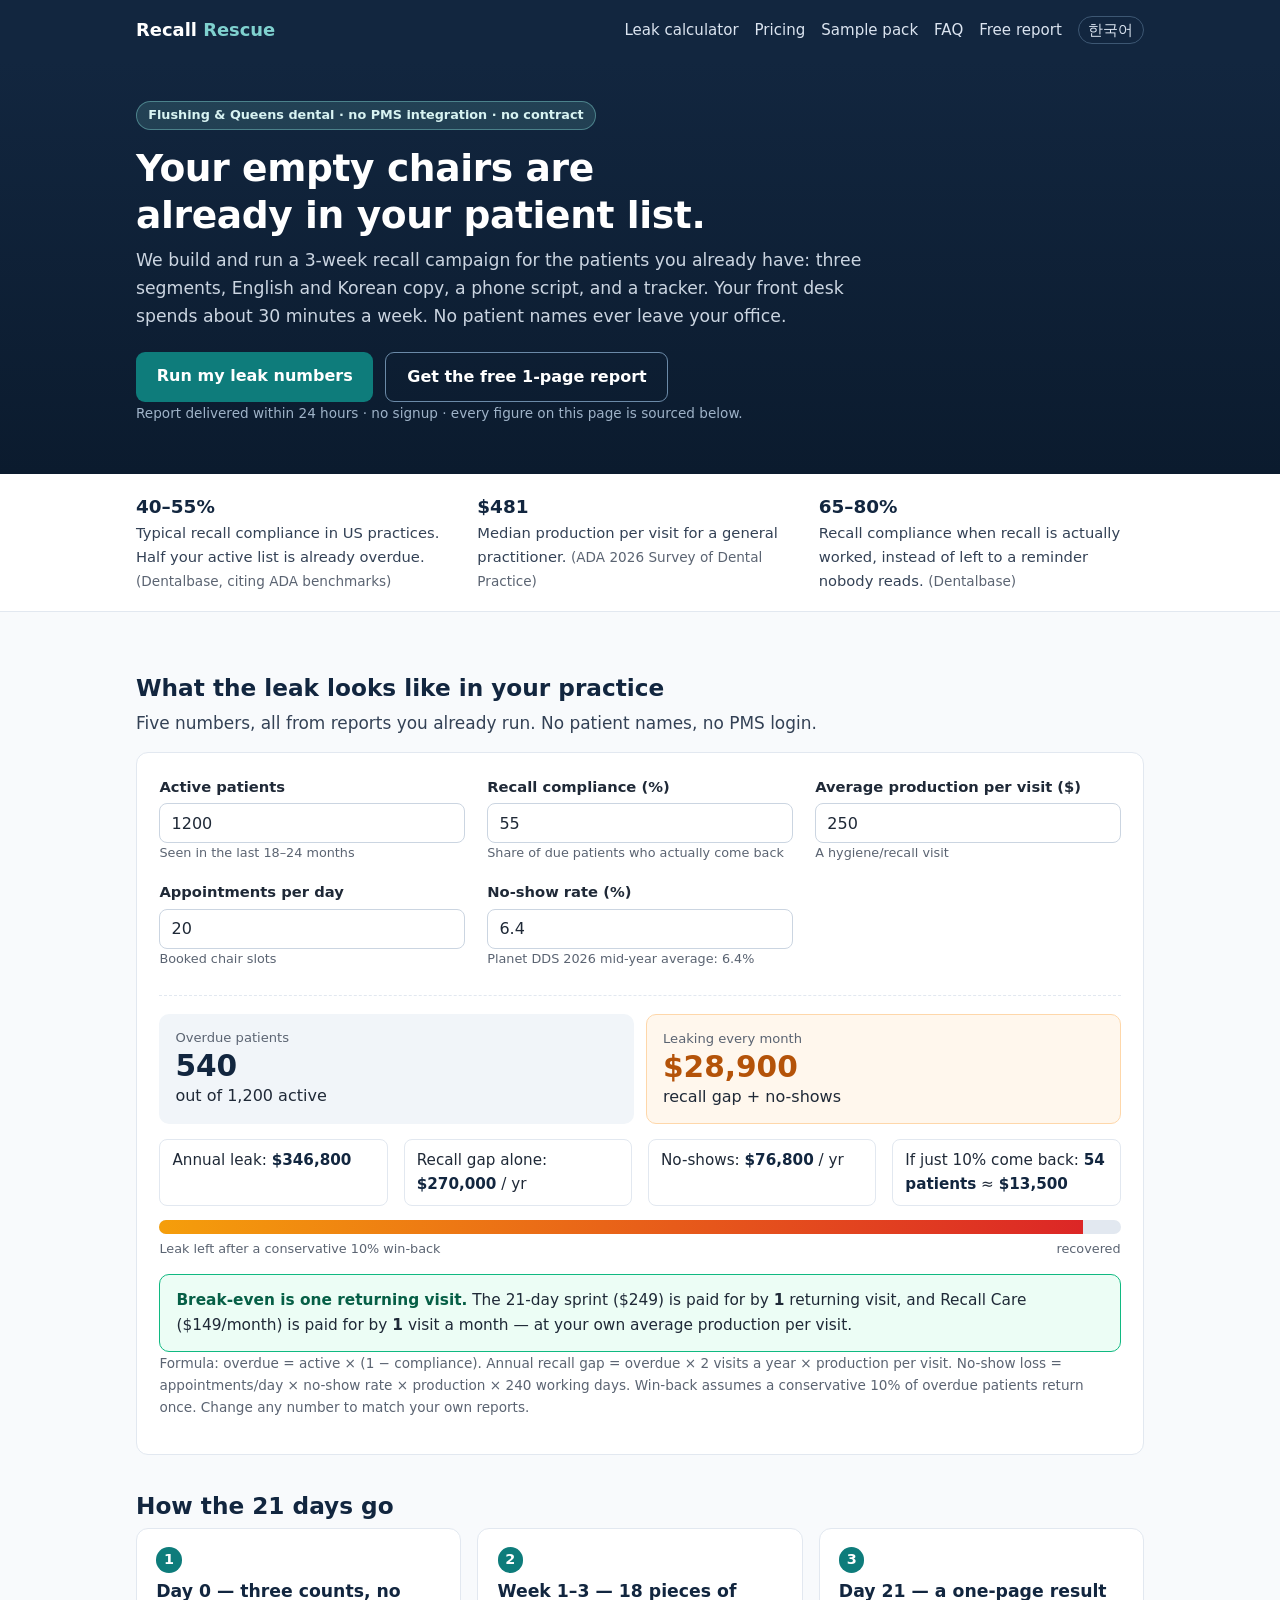
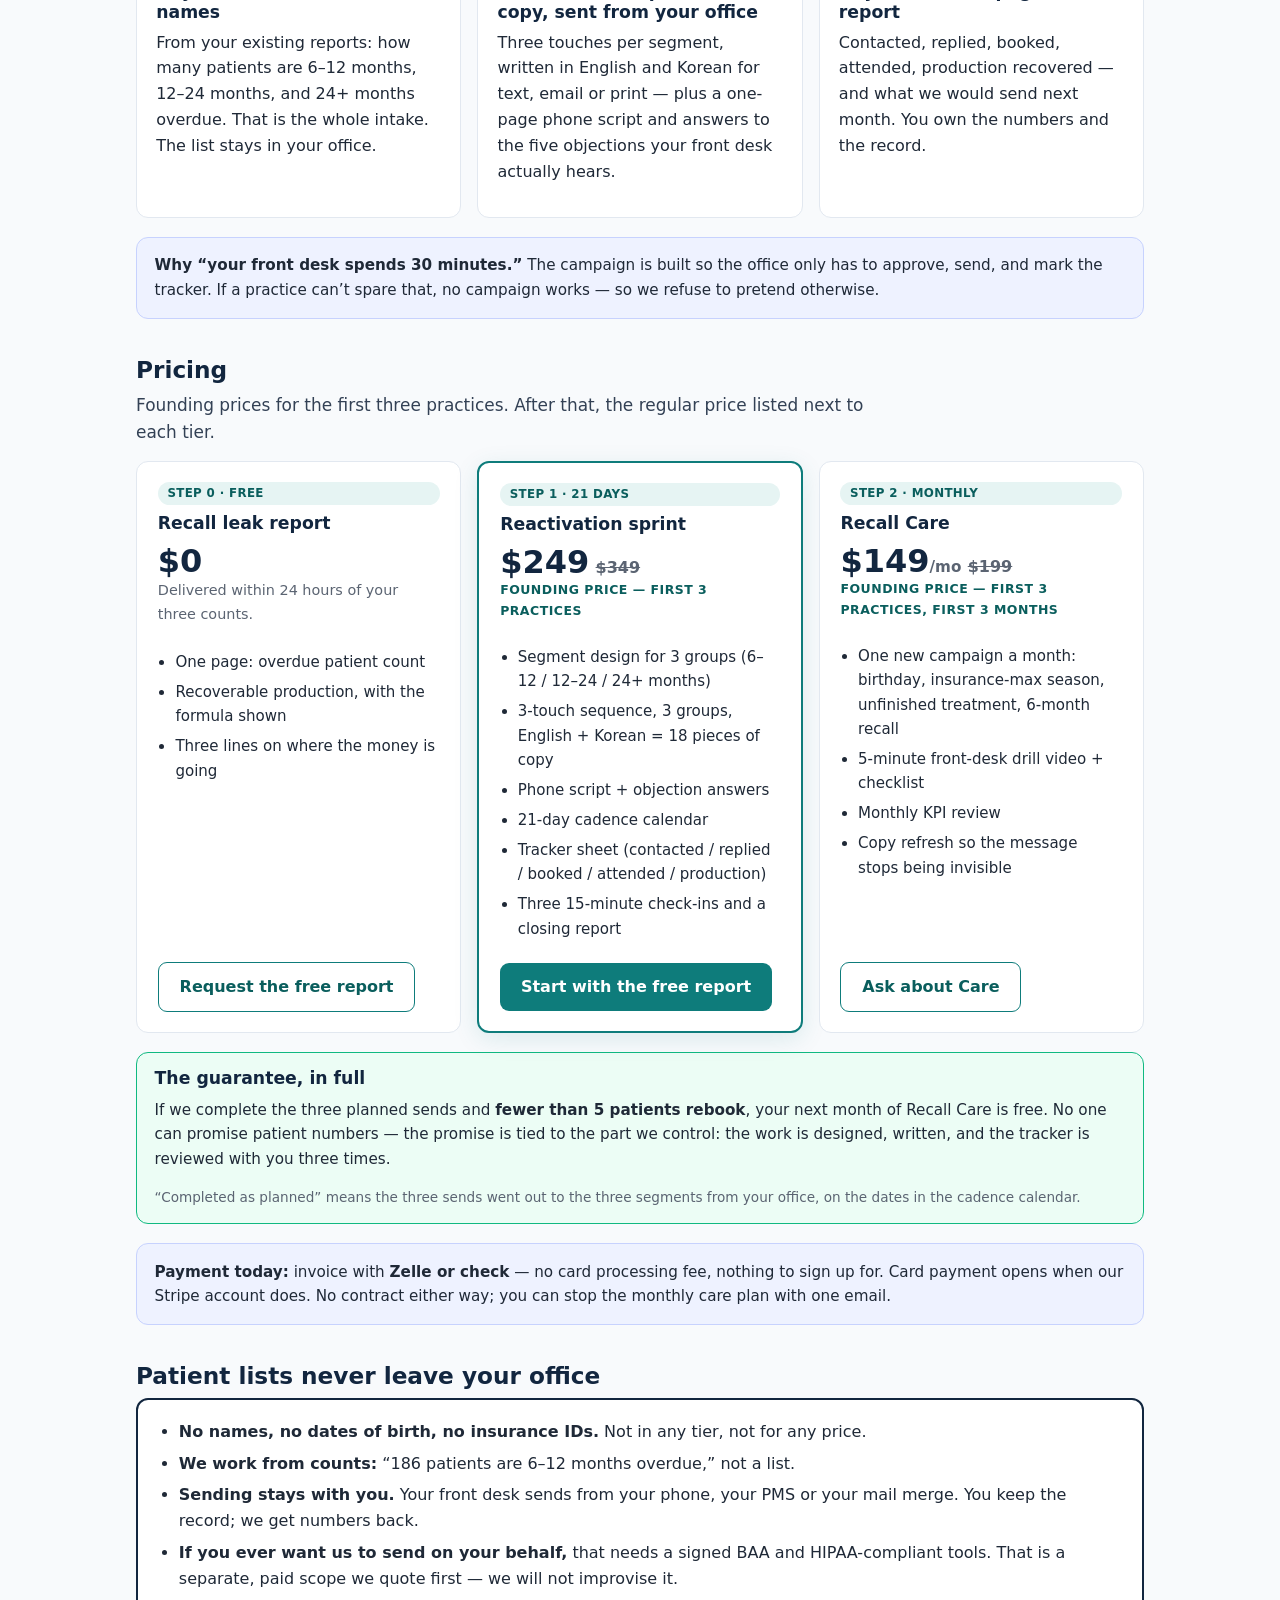
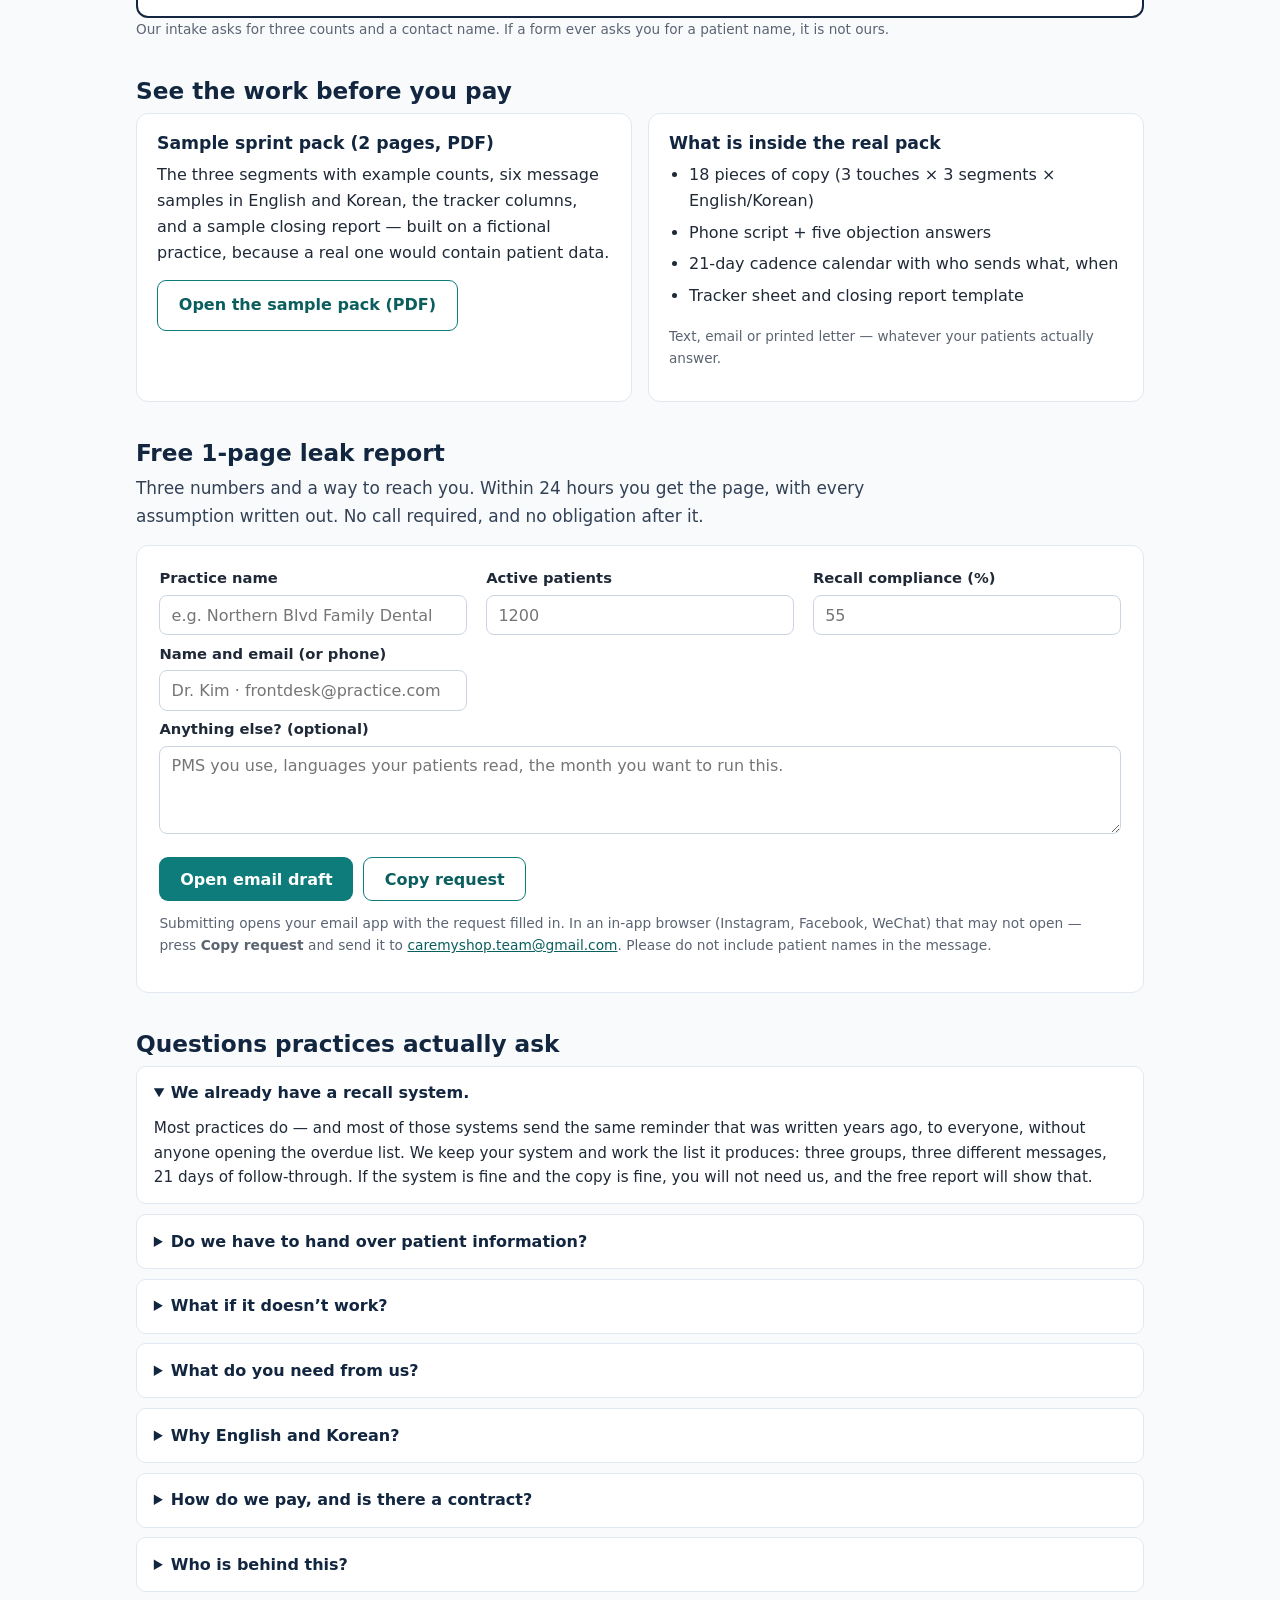
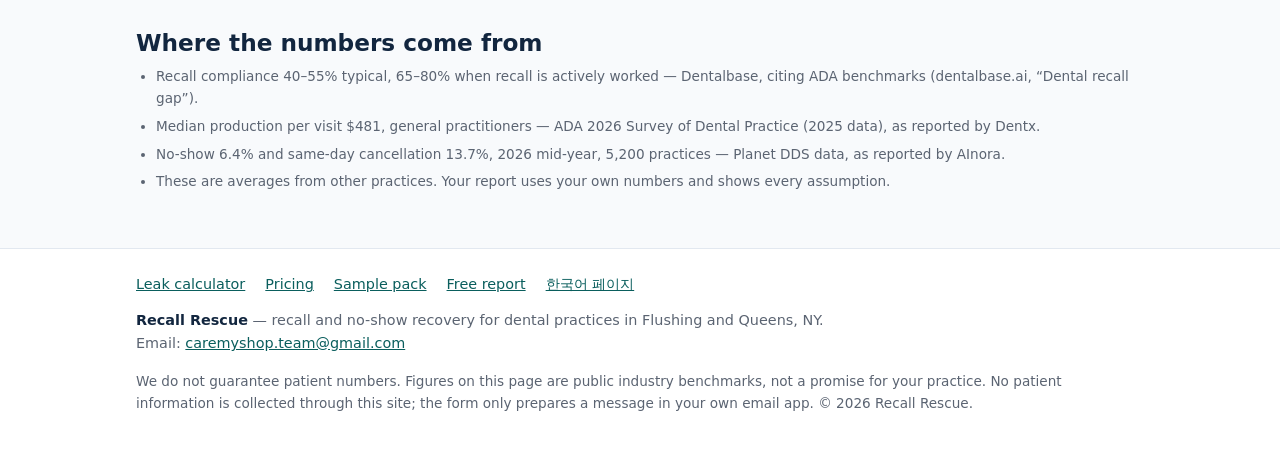
==== index.html @ 561fa93a "Recall Rescue MVP: EN/KO landing, leak calculator, request form, sample pack PDF" ====
<!DOCTYPE html>
<html lang="en">
<head>
<meta charset="utf-8">
<meta name="viewport" content="width=device-width, initial-scale=1">
<title>Recall Rescue — Bring back the patients you already have (Flushing &amp; Queens dental)</title>
<meta name="description" content="A 3-week recall and no-show recovery campaign for dental practices in Flushing and Queens, NY. We write the segments, English/Korean copy, call scripts and tracker; your front desk spends 30 minutes a week. No patient lists leave your office. Free 1-page leak report.">
<link rel="canonical" href="https://nydds.github.io/recall-rescue/">
<link rel="alternate" hreflang="ko" href="https://nydds.github.io/recall-rescue/ko/">
<meta property="og:title" content="Recall Rescue — Your empty chairs are already in your patient list">
<meta property="og:description" content="3-week recall campaign for Flushing &amp; Queens dental practices. Free 1-page leak report in 24 hours. No PMS integration, no patient lists.">
<meta property="og:type" content="website">
<meta property="og:url" content="https://nydds.github.io/recall-rescue/">
<meta name="theme-color" content="#12263f">
<link rel="stylesheet" href="styles.css">
</head>
<body>

<header class="site-header">
  <div class="wrap">
    <a class="brand" href="./">Recall <span class="mark">Rescue</span></a>
    <nav class="site-nav" aria-label="Main navigation">
      <a href="#calc">Leak calculator</a>
      <a href="#offer">Pricing</a>
      <a href="#sample">Sample pack</a>
      <a href="#faq">FAQ</a>
      <a href="#request">Free report</a>
      <a class="lang" href="ko/" hreflang="ko" lang="ko">한국어</a>
    </nav>
  </div>
</header>

<section class="hero">
  <div class="wrap">
    <span class="tag">Flushing &amp; Queens dental · no PMS integration · no contract</span>
    <h1>Your empty chairs are already in your patient list.</h1>
    <p class="sub">We build and run a 3-week recall campaign for the patients you already have: three segments, English and Korean copy, a phone script, and a tracker. Your front desk spends about 30 minutes a week. No patient names ever leave your office.</p>
    <div class="cta-row">
      <a class="btn" href="#calc">Run my leak numbers</a>
      <a class="btn ghost" href="#request">Get the free 1-page report</a>
    </div>
    <p class="fine">Report delivered within 24 hours · no signup · every figure on this page is sourced below.</p>
  </div>
</section>

<section class="trust" aria-label="Industry benchmarks">
  <div class="wrap">
    <div><strong>40–55%</strong>Typical recall compliance in US practices. Half your active list is already overdue. <span class="fine">(Dentalbase, citing ADA benchmarks)</span></div>
    <div><strong>$481</strong>Median production per visit for a general practitioner. <span class="fine">(ADA 2026 Survey of Dental Practice)</span></div>
    <div><strong>65–80%</strong>Recall compliance when recall is actually worked, instead of left to a reminder nobody reads. <span class="fine">(Dentalbase)</span></div>
  </div>
</section>

<main>
  <div class="wrap">

    <section id="calc" aria-labelledby="calc-h">
      <h2 id="calc-h">What the leak looks like in your practice</h2>
      <p class="lede">Five numbers, all from reports you already run. No patient names, no PMS login.</p>
      <div class="calc">
        <div class="calc-grid">
          <div class="field">
            <label for="calc-patients">Active patients</label>
            <input id="calc-patients" type="number" inputmode="numeric" min="0" max="100000" step="50" value="1200">
            <div class="hint">Seen in the last 18–24 months</div>
          </div>
          <div class="field">
            <label for="calc-compliance">Recall compliance (%)</label>
            <input id="calc-compliance" type="number" inputmode="decimal" min="0" max="100" step="1" value="55">
            <div class="hint">Share of due patients who actually come back</div>
          </div>
          <div class="field">
            <label for="calc-value">Average production per visit ($)</label>
            <input id="calc-value" type="number" inputmode="decimal" min="1" max="100000" step="10" value="250">
            <div class="hint">A hygiene/recall visit</div>
          </div>
          <div class="field">
            <label for="calc-appts">Appointments per day</label>
            <input id="calc-appts" type="number" inputmode="numeric" min="0" max="500" step="1" value="20">
            <div class="hint">Booked chair slots</div>
          </div>
          <div class="field">
            <label for="calc-noshow">No-show rate (%)</label>
            <input id="calc-noshow" type="number" inputmode="decimal" min="0" max="100" step="0.1" value="6.4">
            <div class="hint">Planet DDS 2026 mid-year average: 6.4%</div>
          </div>
        </div>

        <div class="calc-out" aria-live="polite">
          <div class="result-hero">
            <div class="stat">
              <div class="k">Overdue patients</div>
              <div class="v"><span id="out-overdue">540</span></div>
              <div class="hint">out of <span id="out-of">1,200</span> active</div>
            </div>
            <div class="stat accent">
              <div class="k">Leaking every month</div>
              <div class="v" id="out-monthly">$28,900</div>
              <div class="hint">recall gap + no-shows</div>
            </div>
          </div>

          <div class="stat-rows">
            <div>Annual leak: <b id="out-annual">$346,800</b></div>
            <div>Recall gap alone: <b id="out-recall-annual">$270,000</b> / yr</div>
            <div>No-shows: <b id="out-noshow-annual">$76,800</b> / yr</div>
            <div>If just 10% come back: <b><span id="out-recover-count">54</span> patients</b> ≈ <b id="out-recover-money">$13,500</b></div>
          </div>

          <div class="leak-bar">
            <div class="bar-track"><div class="bar-fill" id="bar-fill" style="width:96%"></div></div>
            <div class="bar-labels"><span>Leak left after a conservative 10% win-back</span><span>recovered</span></div>
          </div>

          <div class="payback">
            <strong>Break-even is one returning visit.</strong>
            The 21-day sprint ($249) is paid for by <b><span id="out-sprint-visits">1</span></b> returning visit, and Recall Care ($149/month) is paid for by <b><span id="out-care-visits">1</span></b> visit a month — at your own average production per visit.
          </div>
          <p class="fine">Formula: overdue = active × (1 − compliance). Annual recall gap = overdue × 2 visits a year × production per visit. No-show loss = appointments/day × no-show rate × production × 240 working days. Win-back assumes a conservative 10% of overdue patients return once. Change any number to match your own reports.</p>
        </div>
      </div>
    </section>

    <section id="how" aria-labelledby="how-h">
      <h2 id="how-h">How the 21 days go</h2>
      <div class="steps">
        <div class="step">
          <span class="n">1</span>
          <h3>Day 0 — three counts, no names</h3>
          <p>From your existing reports: how many patients are 6–12 months, 12–24 months, and 24+ months overdue. That is the whole intake. The list stays in your office.</p>
        </div>
        <div class="step">
          <span class="n">2</span>
          <h3>Week 1–3 — 18 pieces of copy, sent from your office</h3>
          <p>Three touches per segment, written in English and Korean for text, email or print — plus a one-page phone script and answers to the five objections your front desk actually hears.</p>
        </div>
        <div class="step">
          <span class="n">3</span>
          <h3>Day 21 — a one-page result report</h3>
          <p>Contacted, replied, booked, attended, production recovered — and what we would send next month. You own the numbers and the record.</p>
        </div>
      </div>
      <div class="callout note">
        <b>Why “your front desk spends 30 minutes.”</b> The campaign is built so the office only has to approve, send, and mark the tracker. If a practice can’t spare that, no campaign works — so we refuse to pretend otherwise.
      </div>
    </section>

    <section id="offer" aria-labelledby="offer-h">
      <h2 id="offer-h">Pricing</h2>
      <p class="lede">Founding prices for the first three practices. After that, the regular price listed next to each tier.</p>
      <div class="plans">
        <article class="plan">
          <span class="badge">Step 0 · Free</span>
          <h3>Recall leak report</h3>
          <div class="price">$0</div>
          <p class="small">Delivered within 24 hours of your three counts.</p>
          <ul>
            <li>One page: overdue patient count</li>
            <li>Recoverable production, with the formula shown</li>
            <li>Three lines on where the money is going</li>
          </ul>
          <div class="plan-cta"><a class="btn secondary" href="#request">Request the free report</a></div>
        </article>

        <article class="plan featured">
          <span class="badge">Step 1 · 21 days</span>
          <h3>Reactivation sprint</h3>
          <div class="price">$249<span class="strike">$349</span></div>
          <p class="flag">Founding price — first 3 practices</p>
          <ul>
            <li>Segment design for 3 groups (6–12 / 12–24 / 24+ months)</li>
            <li>3-touch sequence, 3 groups, English + Korean = 18 pieces of copy</li>
            <li>Phone script + objection answers</li>
            <li>21-day cadence calendar</li>
            <li>Tracker sheet (contacted / replied / booked / attended / production)</li>
            <li>Three 15-minute check-ins and a closing report</li>
          </ul>
          <div class="plan-cta"><a class="btn" href="#request">Start with the free report</a></div>
        </article>

        <article class="plan">
          <span class="badge">Step 2 · Monthly</span>
          <h3>Recall Care</h3>
          <div class="price">$149<small>/mo</small><span class="strike">$199</span></div>
          <p class="flag">Founding price — first 3 practices, first 3 months</p>
          <ul>
            <li>One new campaign a month: birthday, insurance-max season, unfinished treatment, 6-month recall</li>
            <li>5-minute front-desk drill video + checklist</li>
            <li>Monthly KPI review</li>
            <li>Copy refresh so the message stops being invisible</li>
          </ul>
          <div class="plan-cta"><a class="btn secondary" href="#request">Ask about Care</a></div>
        </article>
      </div>

      <div class="callout guarantee">
        <h3>The guarantee, in full</h3>
        <p>If we complete the three planned sends and <b>fewer than 5 patients rebook</b>, your next month of Recall Care is free. No one can promise patient numbers — the promise is tied to the part we control: the work is designed, written, and the tracker is reviewed with you three times.</p>
        <p class="fine" style="margin-bottom:0">“Completed as planned” means the three sends went out to the three segments from your office, on the dates in the cadence calendar.</p>
      </div>

      <div class="callout note">
        <b>Payment today:</b> invoice with <b>Zelle or check</b> — no card processing fee, nothing to sign up for. Card payment opens when our Stripe account does. No contract either way; you can stop the monthly care plan with one email.
      </div>
    </section>

    <section id="phi" aria-labelledby="phi-h">
      <h2 id="phi-h">Patient lists never leave your office</h2>
      <div class="phi">
        <ul>
          <li><b>No names, no dates of birth, no insurance IDs.</b> Not in any tier, not for any price.</li>
          <li><b>We work from counts:</b> “186 patients are 6–12 months overdue,” not a list.</li>
          <li><b>Sending stays with you.</b> Your front desk sends from your phone, your PMS or your mail merge. You keep the record; we get numbers back.</li>
          <li><b>If you ever want us to send on your behalf,</b> that needs a signed BAA and HIPAA-compliant tools. That is a separate, paid scope we quote first — we will not improvise it.</li>
        </ul>
      </div>
      <p class="fine">Our intake asks for three counts and a contact name. If a form ever asks you for a patient name, it is not ours.</p>
    </section>

    <section id="sample" aria-labelledby="sample-h">
      <h2 id="sample-h">See the work before you pay</h2>
      <div class="grid two">
        <div class="card">
          <h3>Sample sprint pack (2 pages, PDF)</h3>
          <p>The three segments with example counts, six message samples in English and Korean, the tracker columns, and a sample closing report — built on a fictional practice, because a real one would contain patient data.</p>
          <p><a class="btn secondary" href="assets/Recall-Rescue-Sample-Pack.pdf">Open the sample pack (PDF)</a></p>
        </div>
        <div class="card">
          <h3>What is inside the real pack</h3>
          <ul>
            <li>18 pieces of copy (3 touches × 3 segments × English/Korean)</li>
            <li>Phone script + five objection answers</li>
            <li>21-day cadence calendar with who sends what, when</li>
            <li>Tracker sheet and closing report template</li>
          </ul>
          <p class="fine">Text, email or printed letter — whatever your patients actually answer.</p>
        </div>
      </div>
    </section>

    <section id="request" aria-labelledby="request-h">
      <h2 id="request-h">Free 1-page leak report</h2>
      <p class="lede">Three numbers and a way to reach you. Within 24 hours you get the page, with every assumption written out. No call required, and no obligation after it.</p>
      <form id="request-form" class="request" novalidate
            data-email="caremyshop.team@gmail.com"
            data-subject="Free recall leak report request"
            data-intro="Hello Recall Rescue, I would like the free 1-page recall leak report."
            data-l-practice="Practice"
            data-l-patients="Active patients"
            data-l-compliance="Recall compliance (%)"
            data-l-contact="Contact"
            data-l-note="Note">
        <div class="form-grid">
          <div class="field">
            <label for="req-practice">Practice name</label>
            <input id="req-practice" type="text" autocomplete="organization" placeholder="e.g. Northern Blvd Family Dental">
          </div>
          <div class="field">
            <label for="req-patients">Active patients</label>
            <input id="req-patients" type="number" inputmode="numeric" min="0" placeholder="1200">
          </div>
          <div class="field">
            <label for="req-compliance">Recall compliance (%)</label>
            <input id="req-compliance" type="number" inputmode="decimal" min="0" max="100" placeholder="55">
          </div>
          <div class="field">
            <label for="req-contact">Name and email (or phone)</label>
            <input id="req-contact" type="text" autocomplete="email" placeholder="Dr. Kim · frontdesk@practice.com">
          </div>
        </div>
        <div class="field">
          <label for="req-note">Anything else? (optional)</label>
          <textarea id="req-note" placeholder="PMS you use, languages your patients read, the month you want to run this."></textarea>
        </div>
        <div class="form-actions">
          <button class="btn" type="submit">Open email draft</button>
          <button class="btn secondary" id="copy-button" type="button">Copy request</button>
        </div>
        <p class="form-note">Submitting opens your email app with the request filled in. In an in-app browser (Instagram, Facebook, WeChat) that may not open — press <b>Copy request</b> and send it to <a href="mailto:caremyshop.team@gmail.com">caremyshop.team@gmail.com</a>. Please do not include patient names in the message.</p>

        <div class="submit-card" id="submit-card">
          <p><b>Your request, ready to send:</b> copy this and email or text it to <a href="mailto:caremyshop.team@gmail.com">caremyshop.team@gmail.com</a>.</p>
          <label for="copy-area" class="sr-only">Request text</label>
          <textarea id="copy-area" readonly></textarea>
          <p class="status" id="copy-status" data-opening="Opening your email app…" data-copied="Copied. Paste it into any email or text." data-manual="Press Ctrl/Cmd+C to copy."></p>
        </div>
      </form>
    </section>

    <section id="faq" aria-labelledby="faq-h">
      <h2 id="faq-h">Questions practices actually ask</h2>

      <details class="faq" open>
        <summary>We already have a recall system.</summary>
        <p>Most practices do — and most of those systems send the same reminder that was written years ago, to everyone, without anyone opening the overdue list. We keep your system and work the list it produces: three groups, three different messages, 21 days of follow-through. If the system is fine and the copy is fine, you will not need us, and the free report will show that.</p>
      </details>

      <details class="faq">
        <summary>Do we have to hand over patient information?</summary>
        <p>No. The office sends from its own phone, PMS or mail merge. We receive counts (how many were contacted, replied, booked, attended) and production totals — never a name, a birth date or an insurance ID.</p>
      </details>

      <details class="faq">
        <summary>What if it doesn’t work?</summary>
        <p>If we completed the three planned sends and fewer than five patients rebooked, your next month of Recall Care is free. We will not promise a number of patients: it depends on your list, your front desk and your schedule. We will show you the counts at every step so you can decide to stop.</p>
      </details>

      <details class="faq">
        <summary>What do you need from us?</summary>
        <p>Three counts on day 0, about 30 minutes a week to approve and send, and the tracker numbers at the end of each week. No PMS integration, no install, no IT ticket.</p>
      </details>

      <details class="faq">
        <summary>Why English and Korean?</summary>
        <p>In Flushing the same practice has patients who answer a Korean text and patients who ignore anything that is not English. We write both and your front desk picks per patient — it is the cheapest response-rate improvement available.</p>
      </details>

      <details class="faq">
        <summary>How do we pay, and is there a contract?</summary>
        <p>Invoice with Zelle or check. Card payment when our Stripe account opens. No contract: the sprint is a fixed $249, and the monthly care plan can be stopped with one email.</p>
      </details>

      <details class="faq">
        <summary>Who is behind this?</summary>
        <p>A dental operations consultant based in Flushing, Queens, working only on recall and no-show recovery — not websites, not marketing retainers. We are independent: not affiliated with any PMS vendor, and not connected to any practice we might be compared with.</p>
      </details>
    </section>

    <section id="sources" aria-labelledby="sources-h">
      <h2 id="sources-h">Where the numbers come from</h2>
      <ul class="fine">
        <li>Recall compliance 40–55% typical, 65–80% when recall is actively worked — Dentalbase, citing ADA benchmarks (dentalbase.ai, “Dental recall gap”).</li>
        <li>Median production per visit $481, general practitioners — ADA 2026 Survey of Dental Practice (2025 data), as reported by Dentx.</li>
        <li>No-show 6.4% and same-day cancellation 13.7%, 2026 mid-year, 5,200 practices — Planet DDS data, as reported by AInora.</li>
        <li>These are averages from other practices. Your report uses your own numbers and shows every assumption.</li>
      </ul>
    </section>

  </div>
</main>

<footer class="site-footer">
  <div class="wrap">
    <nav aria-label="Footer">
      <a href="#calc">Leak calculator</a>
      <a href="#offer">Pricing</a>
      <a href="#sample">Sample pack</a>
      <a href="#request">Free report</a>
      <a href="ko/">한국어 페이지</a>
    </nav>
    <p><strong>Recall Rescue</strong> — recall and no-show recovery for dental practices in Flushing and Queens, NY.<br>
    Email: <a href="mailto:caremyshop.team@gmail.com">caremyshop.team@gmail.com</a></p>
    <p class="fine">We do not guarantee patient numbers. Figures on this page are public industry benchmarks, not a promise for your practice. No patient information is collected through this site; the form only prepares a message in your own email app. © 2026 Recall Rescue.</p>
  </div>
</footer>

<script src="assets/leak-calc.js" defer></script>
<script src="assets/request-form.js" defer></script>
</body>
</html>
---- styles.css ----
/* Recall Rescue — shared stylesheet. Pure CSS. No frameworks, no external assets, no trackers. */
:root {
  --navy: #12263f;
  --navy-dark: #0b1b2e;
  --teal: #0e7c7b;
  --teal-dark: #0a5e5d;
  --amber: #b45309;
  --ink: #1f2937;
  --muted: #5b6472;
  --line: #e2e8f0;
  --bg: #f8fafc;
  --card: #ffffff;
  --warn-bg: #fffbeb;
  --warn-border: #f59e0b;
  --good-bg: #ecfdf5;
  --good-border: #10b981;
  --radius: 12px;
}
* { box-sizing: border-box; }
html { -webkit-text-size-adjust: 100%; }
body {
  margin: 0;
  font-family: system-ui, -apple-system, "Segoe UI", "Noto Sans KR", Roboto, Helvetica, Arial, sans-serif;
  color: var(--ink);
  background: var(--bg);
  line-height: 1.62;
  font-size: 16px;
  overflow-wrap: break-word;
}
img, svg { max-width: 100%; }
a { color: var(--teal-dark); }
a:hover { text-decoration: underline; }
h1, h2, h3 { line-height: 1.25; color: var(--navy); margin: 0 0 0.5rem; }
h1 { font-size: 2.1rem; letter-spacing: -0.01em; }
h2 { font-size: 1.45rem; margin-top: 2.25rem; }
h3 { font-size: 1.08rem; }
p { margin: 0 0 0.9rem; }
ul, ol { margin: 0 0 1rem; padding-left: 1.25rem; }
li { margin-bottom: 0.35rem; }
small, .fine { font-size: 0.85rem; color: var(--muted); }

/* Header / nav */
.site-header { background: var(--navy); color: #fff; }
.site-header .wrap { max-width: 1040px; margin: 0 auto; padding: 0.85rem 1rem; display: flex; flex-wrap: wrap; align-items: center; gap: 0.5rem 1.25rem; }
.brand { color: #fff; font-weight: 700; font-size: 1.12rem; text-decoration: none; white-space: nowrap; }
.brand .mark { color: #7fd1cf; }
.site-nav { display: flex; flex-wrap: wrap; gap: 0.2rem 1rem; margin-left: auto; align-items: center; }
.site-nav a { color: #dbe4f0; text-decoration: none; font-size: 0.94rem; padding: 0.25rem 0; }
.site-nav a:hover, .site-nav a[aria-current="page"] { color: #fff; text-decoration: underline; }
.site-nav .lang { border: 1px solid #3d5773; border-radius: 999px; padding: 0.05rem 0.6rem; }

/* Layout */
.wrap { max-width: 1040px; margin: 0 auto; padding: 0 1rem; }
main .wrap { padding-top: 1.6rem; padding-bottom: 2.5rem; }
.hero { background: linear-gradient(180deg, var(--navy) 0%, var(--navy-dark) 100%); color: #fff; padding: 2.6rem 0 2.2rem; }
.hero .wrap { padding-top: 0; padding-bottom: 0; }
.hero h1 { color: #fff; font-size: 2.35rem; max-width: 22ch; }
.hero p.sub { color: #cbd5e1; max-width: 48rem; font-size: 1.08rem; }
.hero .tag { display: inline-block; background: rgba(127, 209, 207, 0.16); border: 1px solid rgba(127, 209, 207, 0.45); color: #d8f3f2; font-size: 0.8rem; font-weight: 600; padding: 0.2rem 0.7rem; border-radius: 999px; margin-bottom: 0.9rem; }
.hero .cta-row { display: flex; flex-wrap: wrap; gap: 0.75rem; margin-top: 1.35rem; }
.hero .fine { color: #9fb3c8; }
.lede { font-size: 1.06rem; color: #334155; max-width: 46rem; }

/* Trust strip */
.trust { background: #fff; border-bottom: 1px solid var(--line); }
.trust .wrap { display: grid; grid-template-columns: repeat(auto-fit, minmax(210px, 1fr)); gap: 1rem; padding: 1.1rem 1rem; }
.trust div { font-size: 0.92rem; color: #334155; }
.trust strong { display: block; color: var(--navy); font-size: 1.15rem; }

/* Cards & grids */
.grid { display: grid; gap: 1rem; }
.grid.two { grid-template-columns: repeat(auto-fit, minmax(280px, 1fr)); }
.grid.three { grid-template-columns: repeat(auto-fit, minmax(240px, 1fr)); }
.card { background: var(--card); border: 1px solid var(--line); border-radius: var(--radius); padding: 1.15rem 1.25rem; }
.card h3 { margin-top: 0; }
.badge { display: inline-block; font-size: 0.74rem; font-weight: 700; letter-spacing: 0.03em; text-transform: uppercase; background: #e6f4f3; color: var(--teal-dark); border-radius: 999px; padding: 0.12rem 0.6rem; margin-bottom: 0.5rem; }

/* Buttons */
.btn { display: inline-block; background: var(--teal); color: #fff; font-weight: 600; text-decoration: none; border: 0; border-radius: 9px; padding: 0.7rem 1.3rem; cursor: pointer; font-size: 1rem; font-family: inherit; text-align: center; }
.btn:hover { background: var(--teal-dark); text-decoration: none; }
.btn.secondary { background: #fff; color: var(--teal-dark); border: 1.5px solid var(--teal); }
.btn.secondary:hover { background: #eef7f7; }
.btn.ghost { background: transparent; color: #fff; border: 1.5px solid #6b8aa8; }
.btn.ghost:hover { background: rgba(255,255,255,0.08); }

/* Calculator */
.calc { background: #fff; border: 1px solid var(--line); border-radius: var(--radius); padding: 1.35rem 1.4rem; }
.calc-grid { display: grid; grid-template-columns: repeat(auto-fit, minmax(230px, 1fr)); gap: 0.6rem 1.4rem; }
.field { margin-bottom: 0.4rem; }
.field label { display: block; font-weight: 600; font-size: 0.92rem; margin-bottom: 0.3rem; }
.field .hint { font-size: 0.8rem; color: var(--muted); }
.field input[type="number"] { width: 100%; padding: 0.6rem 0.7rem; font-size: 1rem; border: 1.5px solid #cbd5e1; border-radius: 8px; background: #fff; color: var(--ink); font-family: inherit; }
.field input[type="number"]:focus, .field input[type="text"]:focus, .field input[type="email"]:focus, .field textarea:focus { outline: 2px solid var(--teal); outline-offset: 1px; border-color: var(--teal); }
.calc-out { margin-top: 1.2rem; border-top: 1px dashed var(--line); padding-top: 1.1rem; }
.result-hero { display: grid; grid-template-columns: repeat(auto-fit, minmax(220px, 1fr)); gap: 0.75rem; }
.result-hero .stat { background: #f1f5f9; border-radius: 10px; padding: 0.85rem 1rem; }
.result-hero .stat .k { font-size: 0.82rem; color: var(--muted); }
.result-hero .stat .v { font-size: 1.85rem; font-weight: 800; color: var(--navy); line-height: 1.15; font-variant-numeric: tabular-nums; }
.result-hero .stat.accent { background: #fff7ed; border: 1px solid #fed7aa; }
.result-hero .stat.accent .v { color: var(--amber); }
.stat-rows { display: grid; grid-template-columns: repeat(auto-fit, minmax(200px, 1fr)); gap: 0.5rem 1rem; margin-top: 0.9rem; font-size: 0.95rem; }
.stat-rows div { padding: 0.5rem 0.75rem; border: 1px solid var(--line); border-radius: 8px; background: #fff; }
.stat-rows b { color: var(--navy); font-variant-numeric: tabular-nums; }
.payback { margin-top: 0.9rem; background: var(--good-bg); border: 1px solid var(--good-border); border-radius: 10px; padding: 0.8rem 1rem; font-size: 0.96rem; }
.payback strong { color: #065f46; }
.leak-bar { margin-top: 0.9rem; }
.leak-bar .bar-track { background: #e2e8f0; border-radius: 999px; height: 14px; overflow: hidden; }
.leak-bar .bar-fill { background: linear-gradient(90deg, #f59e0b, #dc2626); height: 100%; }
.leak-bar .bar-labels { display: flex; justify-content: space-between; font-size: 0.8rem; color: var(--muted); margin-top: 0.3rem; }

/* Steps */
.steps { counter-reset: step; display: grid; grid-template-columns: repeat(auto-fit, minmax(250px, 1fr)); gap: 1rem; }
.step { position: relative; background: #fff; border: 1px solid var(--line); border-radius: var(--radius); padding: 1.1rem 1.2rem 1.1rem 1.2rem; }
.step .n { display: inline-block; width: 1.6rem; height: 1.6rem; line-height: 1.6rem; text-align: center; border-radius: 50%; background: var(--teal); color: #fff; font-weight: 700; font-size: 0.9rem; margin-bottom: 0.5rem; }
.step h3 { margin: 0 0 0.35rem; }

/* Pricing */
.plans { display: grid; grid-template-columns: repeat(auto-fit, minmax(260px, 1fr)); gap: 1rem; align-items: stretch; }
.plan { display: flex; flex-direction: column; background: #fff; border: 1px solid var(--line); border-radius: var(--radius); padding: 1.25rem 1.3rem; }
.plan.featured { border: 2px solid var(--teal); box-shadow: 0 6px 24px rgba(14, 124, 123, 0.12); }
.plan .price { font-size: 2rem; font-weight: 800; color: var(--navy); line-height: 1.15; }
.plan .price small { font-size: 0.95rem; font-weight: 600; color: var(--muted); }
.plan .strike { color: var(--muted); text-decoration: line-through; font-size: 1rem; font-weight: 600; margin-left: 0.4rem; }
.plan .flag { font-size: 0.78rem; font-weight: 700; text-transform: uppercase; letter-spacing: 0.04em; color: var(--teal-dark); }
.plan ul { padding-left: 1.1rem; margin: 0.6rem 0 1rem; font-size: 0.94rem; }
.plan .plan-cta { margin-top: auto; }
.plan p.small { font-size: 0.9rem; color: var(--muted); }

/* Callouts */
.callout { border-radius: var(--radius); padding: 0.95rem 1.1rem; font-size: 0.95rem; margin: 1.2rem 0; }
.callout.guarantee { background: var(--good-bg); border: 1px solid var(--good-border); }
.callout.note { background: #eef2ff; border: 1px solid #c7d2fe; }
.callout.warn { background: var(--warn-bg); border: 1px solid var(--warn-border); }
.callout h3 { margin-top: 0; }
.phi { background: #fff; border: 2px solid var(--navy); border-radius: var(--radius); padding: 1.2rem 1.3rem; }
.phi ul { margin-bottom: 0; }

/* Form */
form.request { background: #fff; border: 1px solid var(--line); border-radius: var(--radius); padding: 1.3rem 1.4rem; }
.form-grid { display: grid; grid-template-columns: repeat(auto-fit, minmax(240px, 1fr)); gap: 0 1.2rem; }
form.request input[type="text"], form.request input[type="email"], form.request input[type="number"], form.request textarea {
  width: 100%; padding: 0.6rem 0.7rem; font-size: 1rem; border: 1.5px solid #cbd5e1; border-radius: 8px; background: #fff; color: var(--ink); font-family: inherit;
}
form.request textarea { min-height: 5.5rem; resize: vertical; }
.form-actions { display: flex; flex-wrap: wrap; gap: 0.6rem; margin-top: 1rem; }
.form-note { font-size: 0.86rem; color: var(--muted); margin-top: 0.7rem; }
.submit-card { display: none; margin-top: 1rem; border: 1px solid var(--line); background: #f8fafc; border-radius: var(--radius); padding: 1rem 1.1rem; }
.submit-card.show { display: block; }
.submit-card textarea { width: 100%; min-height: 9rem; font-family: ui-monospace, SFMono-Regular, Menlo, monospace; font-size: 0.86rem; padding: 0.7rem; border: 1px solid #cbd5e1; border-radius: 8px; background: #fff; }
.submit-card .status { font-size: 0.9rem; color: var(--teal-dark); font-weight: 600; margin: 0.4rem 0 0; }

/* FAQ */
details.faq { background: #fff; border: 1px solid var(--line); border-radius: 10px; padding: 0.85rem 1.05rem; margin-bottom: 0.6rem; }
details.faq summary { font-weight: 700; color: var(--navy); cursor: pointer; }
details.faq p { margin: 0.6rem 0 0; font-size: 0.95rem; }

/* Footer */
.site-footer { border-top: 1px solid var(--line); background: #fff; }
.site-footer .wrap { padding-top: 1.5rem; padding-bottom: 2rem; font-size: 0.9rem; color: var(--muted); }
.site-footer nav { display: flex; flex-wrap: wrap; gap: 0.25rem 1.25rem; margin-bottom: 0.75rem; }
.site-footer strong { color: var(--navy); }
.sr-only { position: absolute; width: 1px; height: 1px; padding: 0; margin: -1px; overflow: hidden; clip: rect(0 0 0 0); white-space: nowrap; border: 0; }

@media (max-width: 640px) {
  h1 { font-size: 1.7rem; }
  .hero { padding: 1.9rem 0 1.7rem; }
  .hero h1 { font-size: 1.8rem; }
  .site-nav { margin-left: 0; gap: 0.2rem 0.8rem; }
  .site-nav a { font-size: 0.88rem; }
  .result-hero .stat .v { font-size: 1.5rem; }
  .calc, form.request, .plan { padding: 1rem 1rem; }
  .plan .price { font-size: 1.7rem; }
  table { font-size: 0.9rem; }
}
@media (max-width: 420px) {
  .hero h1 { font-size: 1.6rem; }
  h2 { font-size: 1.28rem; }
  .site-header .wrap { padding: 0.7rem 0.85rem; }
  .wrap { padding: 0 0.85rem; }
}
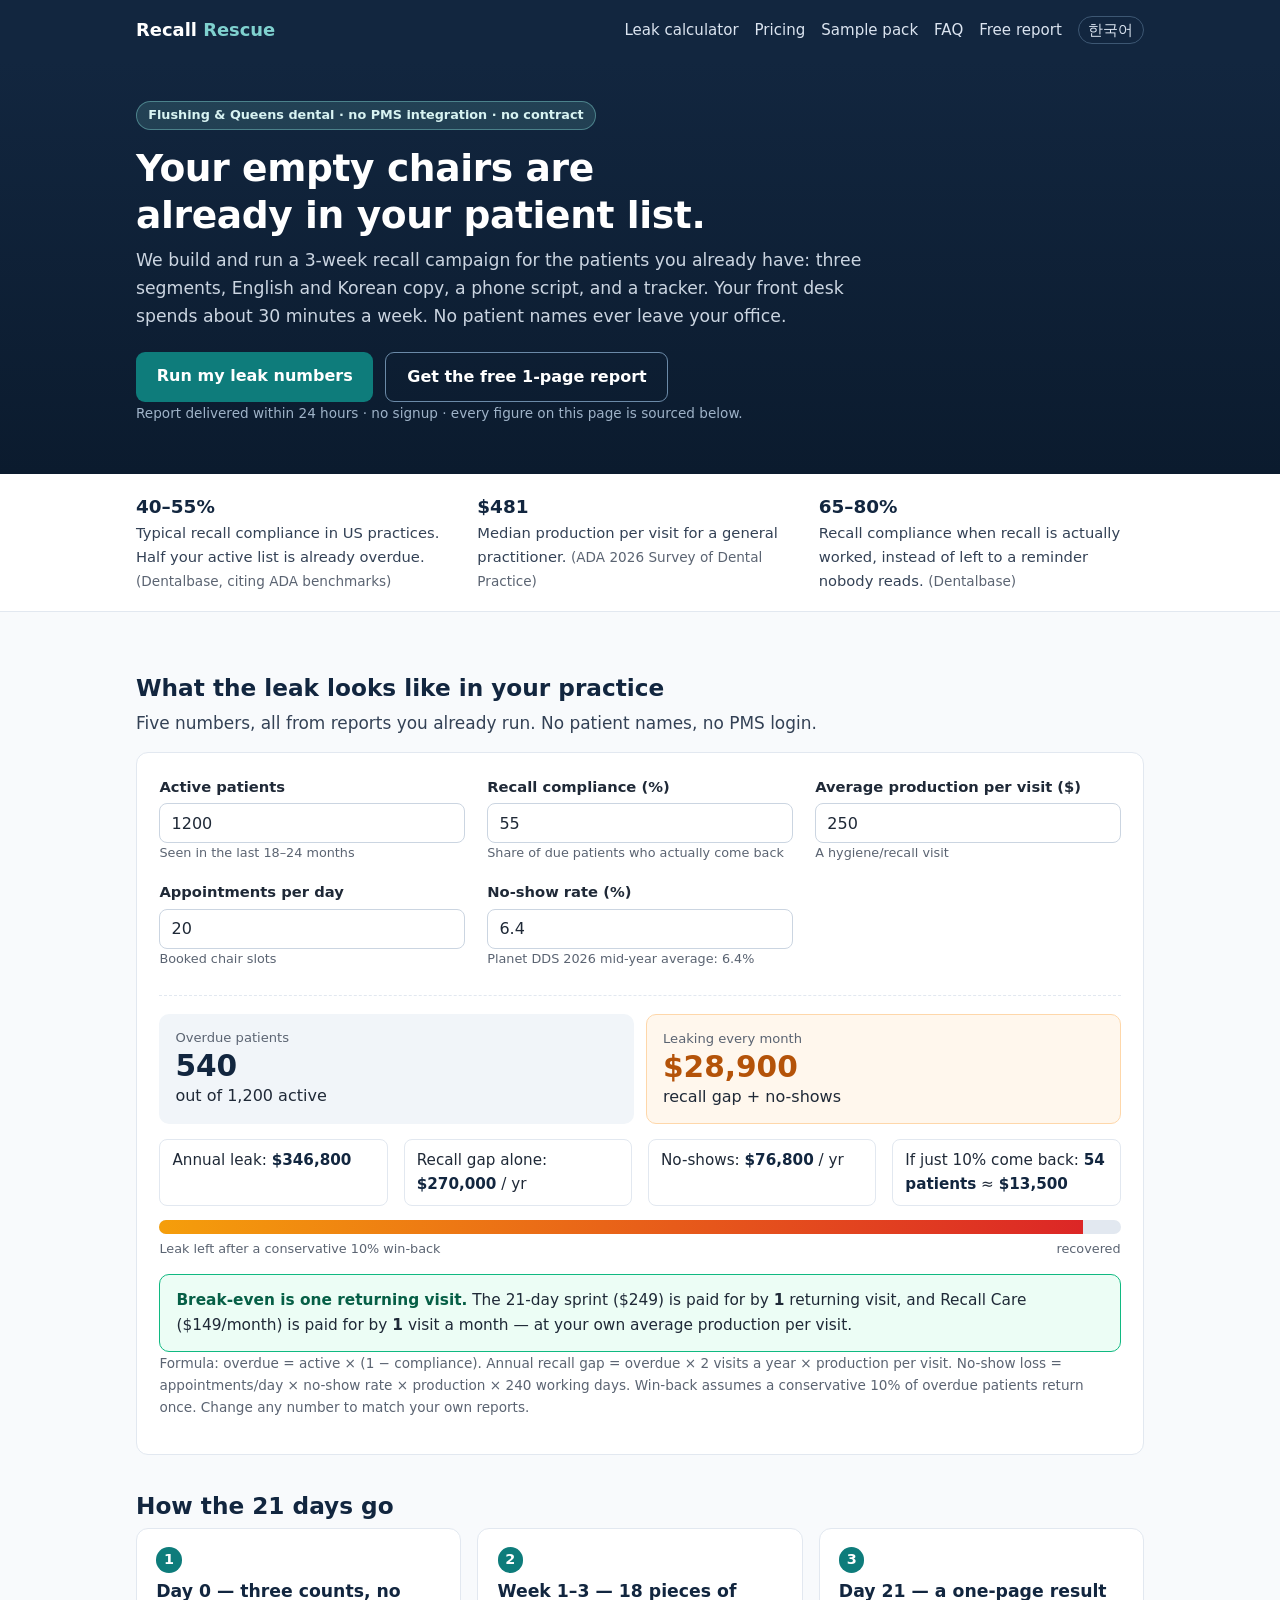
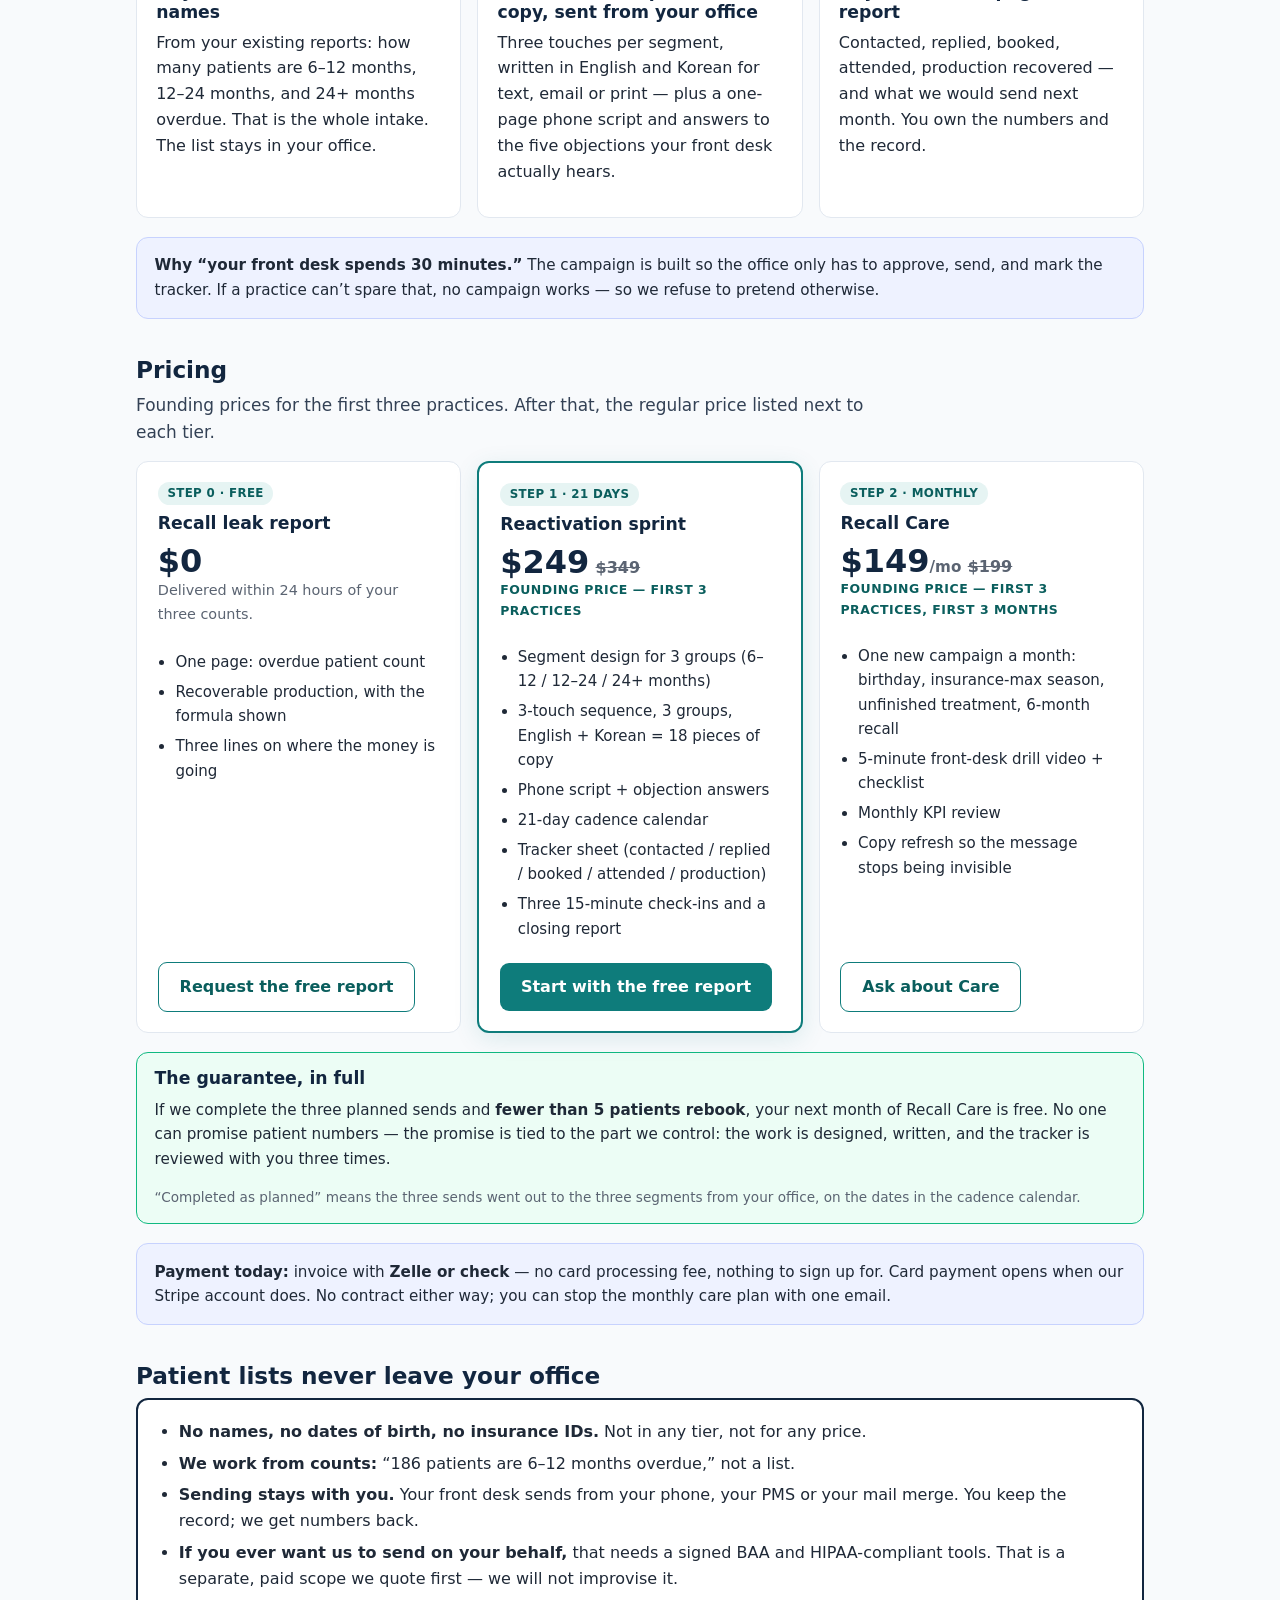
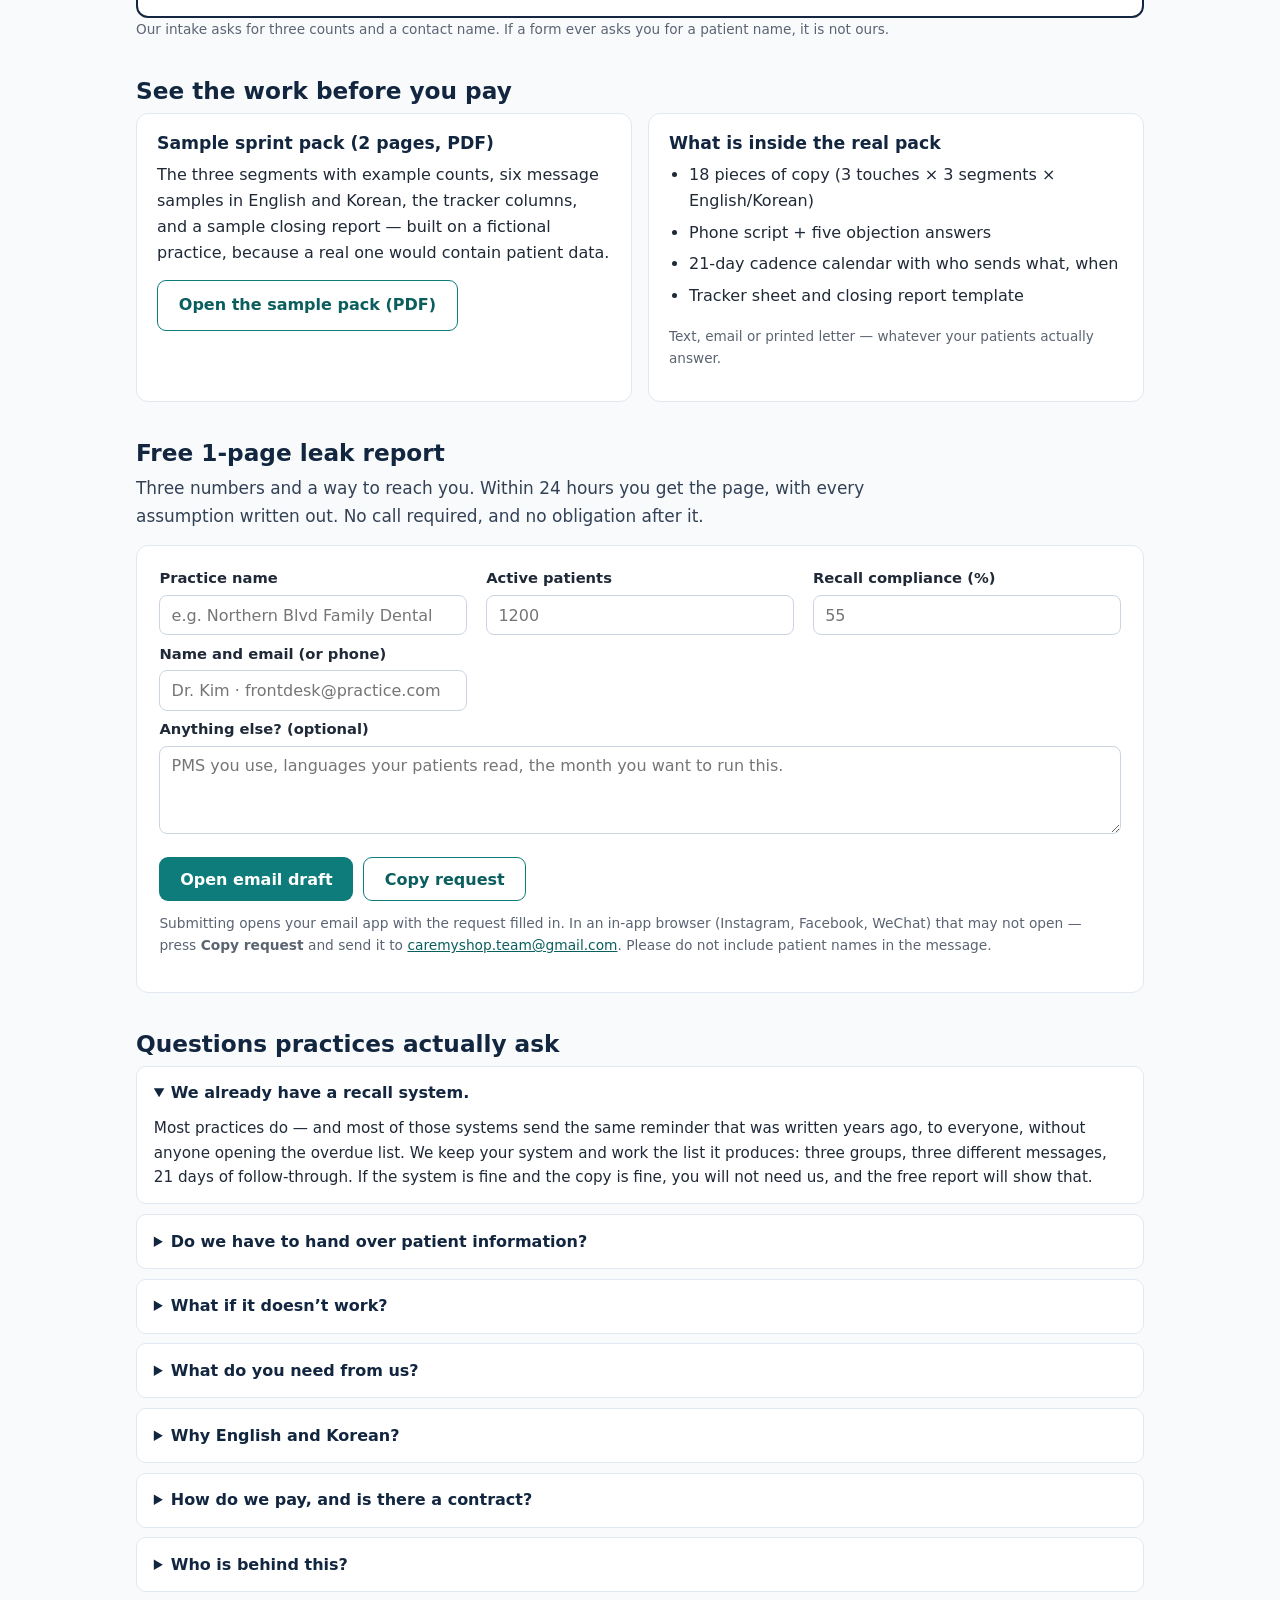
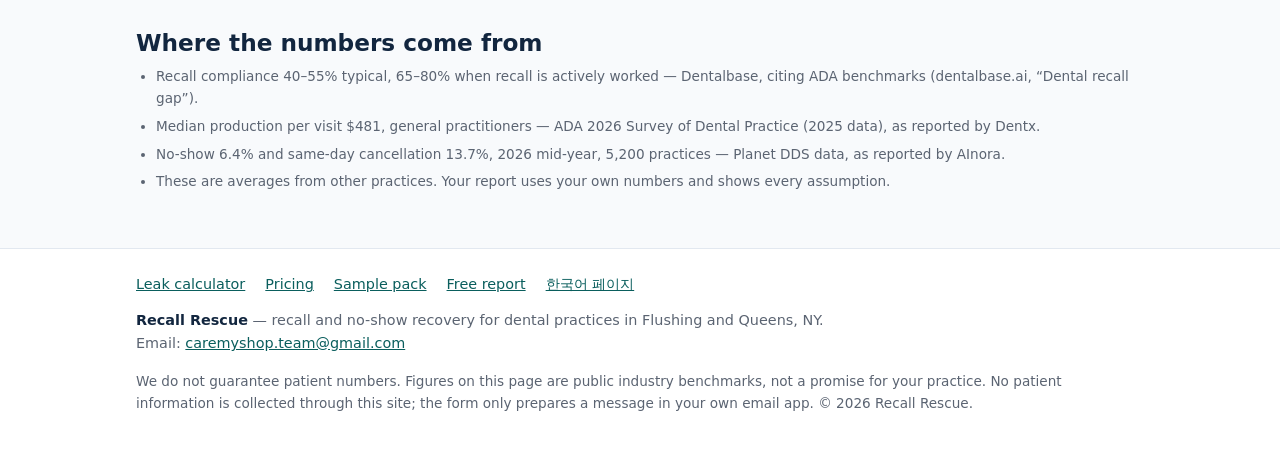
==== commit 00f04410: "Cache-bust styles and scripts so updates land immediately" ====
--- a/index.html
+++ b/index.html
@@ -12,7 +12,7 @@
 <meta property="og:type" content="website">
 <meta property="og:url" content="https://nydds.github.io/recall-rescue/">
 <meta name="theme-color" content="#12263f">
-<link rel="stylesheet" href="styles.css">
+<link rel="stylesheet" href="styles.css?v=20261120b">
 </head>
 <body>
 
@@ -354,7 +354,7 @@
   </div>
 </footer>
 
-<script src="assets/leak-calc.js" defer></script>
-<script src="assets/request-form.js" defer></script>
+<script src="assets/leak-calc.js?v=20261120b" defer></script>
+<script src="assets/request-form.js?v=20261120b" defer></script>
 </body>
 </html>
--- a/styles.css
+++ b/styles.css
@@ -118,6 +118,7 @@
 .plans { display: grid; grid-template-columns: repeat(auto-fit, minmax(260px, 1fr)); gap: 1rem; align-items: stretch; }
 .plan { display: flex; flex-direction: column; background: #fff; border: 1px solid var(--line); border-radius: var(--radius); padding: 1.25rem 1.3rem; }
 .plan.featured { border: 2px solid var(--teal); box-shadow: 0 6px 24px rgba(14, 124, 123, 0.12); }
+.plan .badge { align-self: flex-start; }
 .plan .price { font-size: 2rem; font-weight: 800; color: var(--navy); line-height: 1.15; }
 .plan .price small { font-size: 0.95rem; font-weight: 600; color: var(--muted); }
 .plan .strike { color: var(--muted); text-decoration: line-through; font-size: 1rem; font-weight: 600; margin-left: 0.4rem; }
@@ -146,7 +147,7 @@
 .form-note { font-size: 0.86rem; color: var(--muted); margin-top: 0.7rem; }
 .submit-card { display: none; margin-top: 1rem; border: 1px solid var(--line); background: #f8fafc; border-radius: var(--radius); padding: 1rem 1.1rem; }
 .submit-card.show { display: block; }
-.submit-card textarea { width: 100%; min-height: 9rem; font-family: ui-monospace, SFMono-Regular, Menlo, monospace; font-size: 0.86rem; padding: 0.7rem; border: 1px solid #cbd5e1; border-radius: 8px; background: #fff; }
+.submit-card textarea { width: 100%; min-height: 11rem; font-family: ui-monospace, SFMono-Regular, Menlo, monospace; font-size: 0.86rem; padding: 0.7rem; border: 1px solid #cbd5e1; border-radius: 8px; background: #fff; }
 .submit-card .status { font-size: 0.9rem; color: var(--teal-dark); font-weight: 600; margin: 0.4rem 0 0; }
 
 /* FAQ */
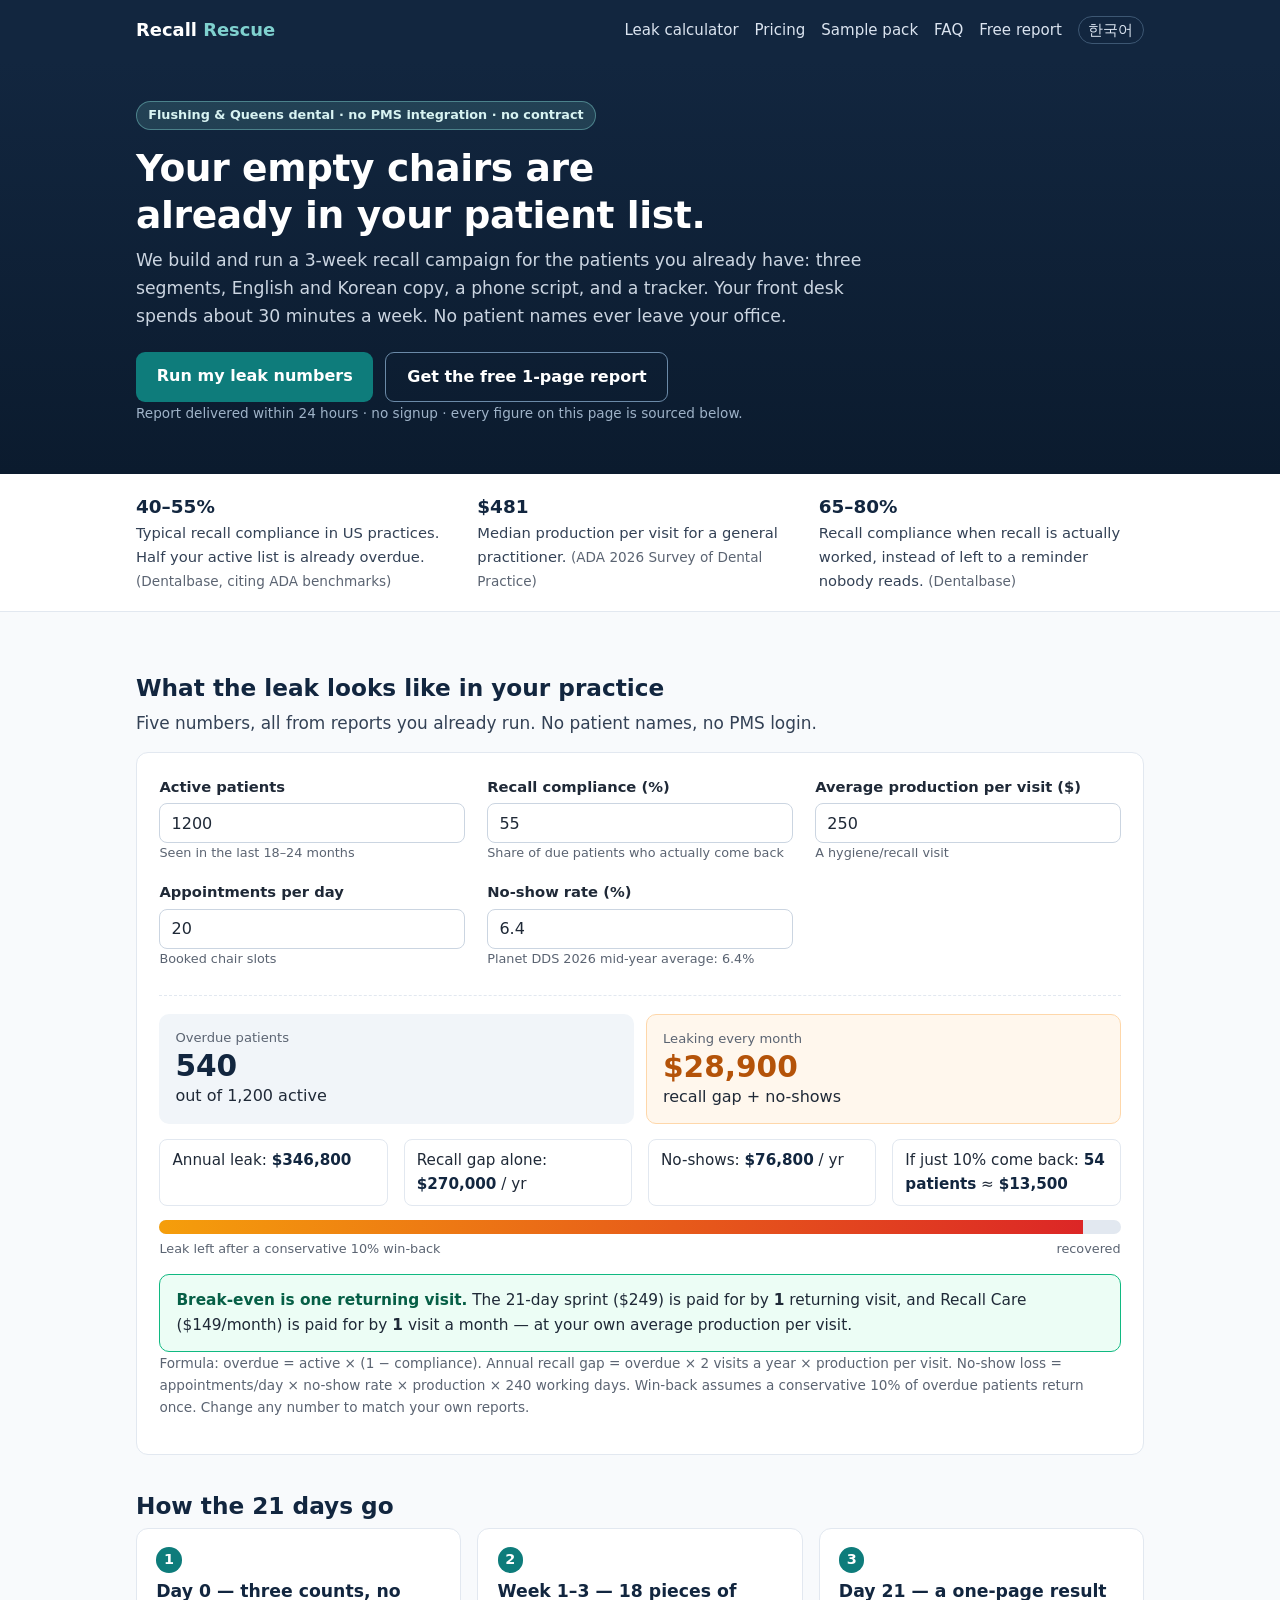
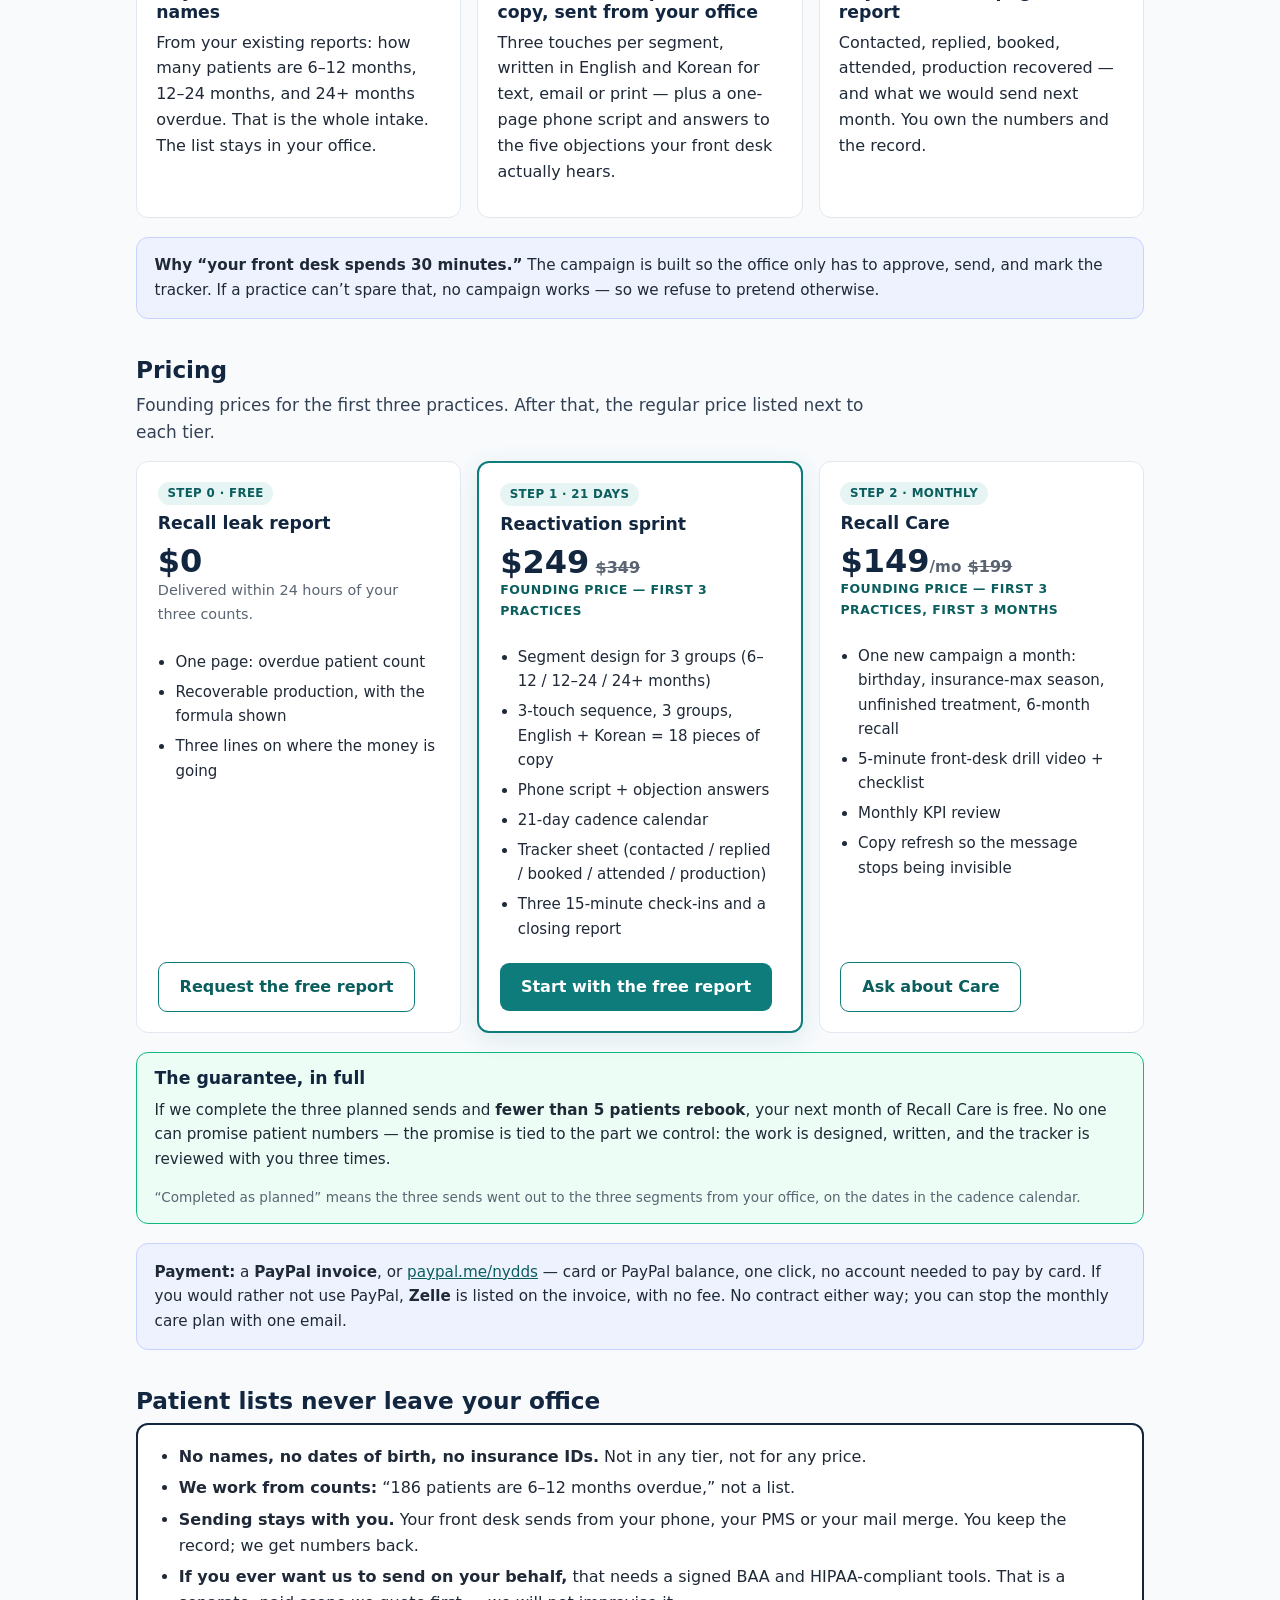
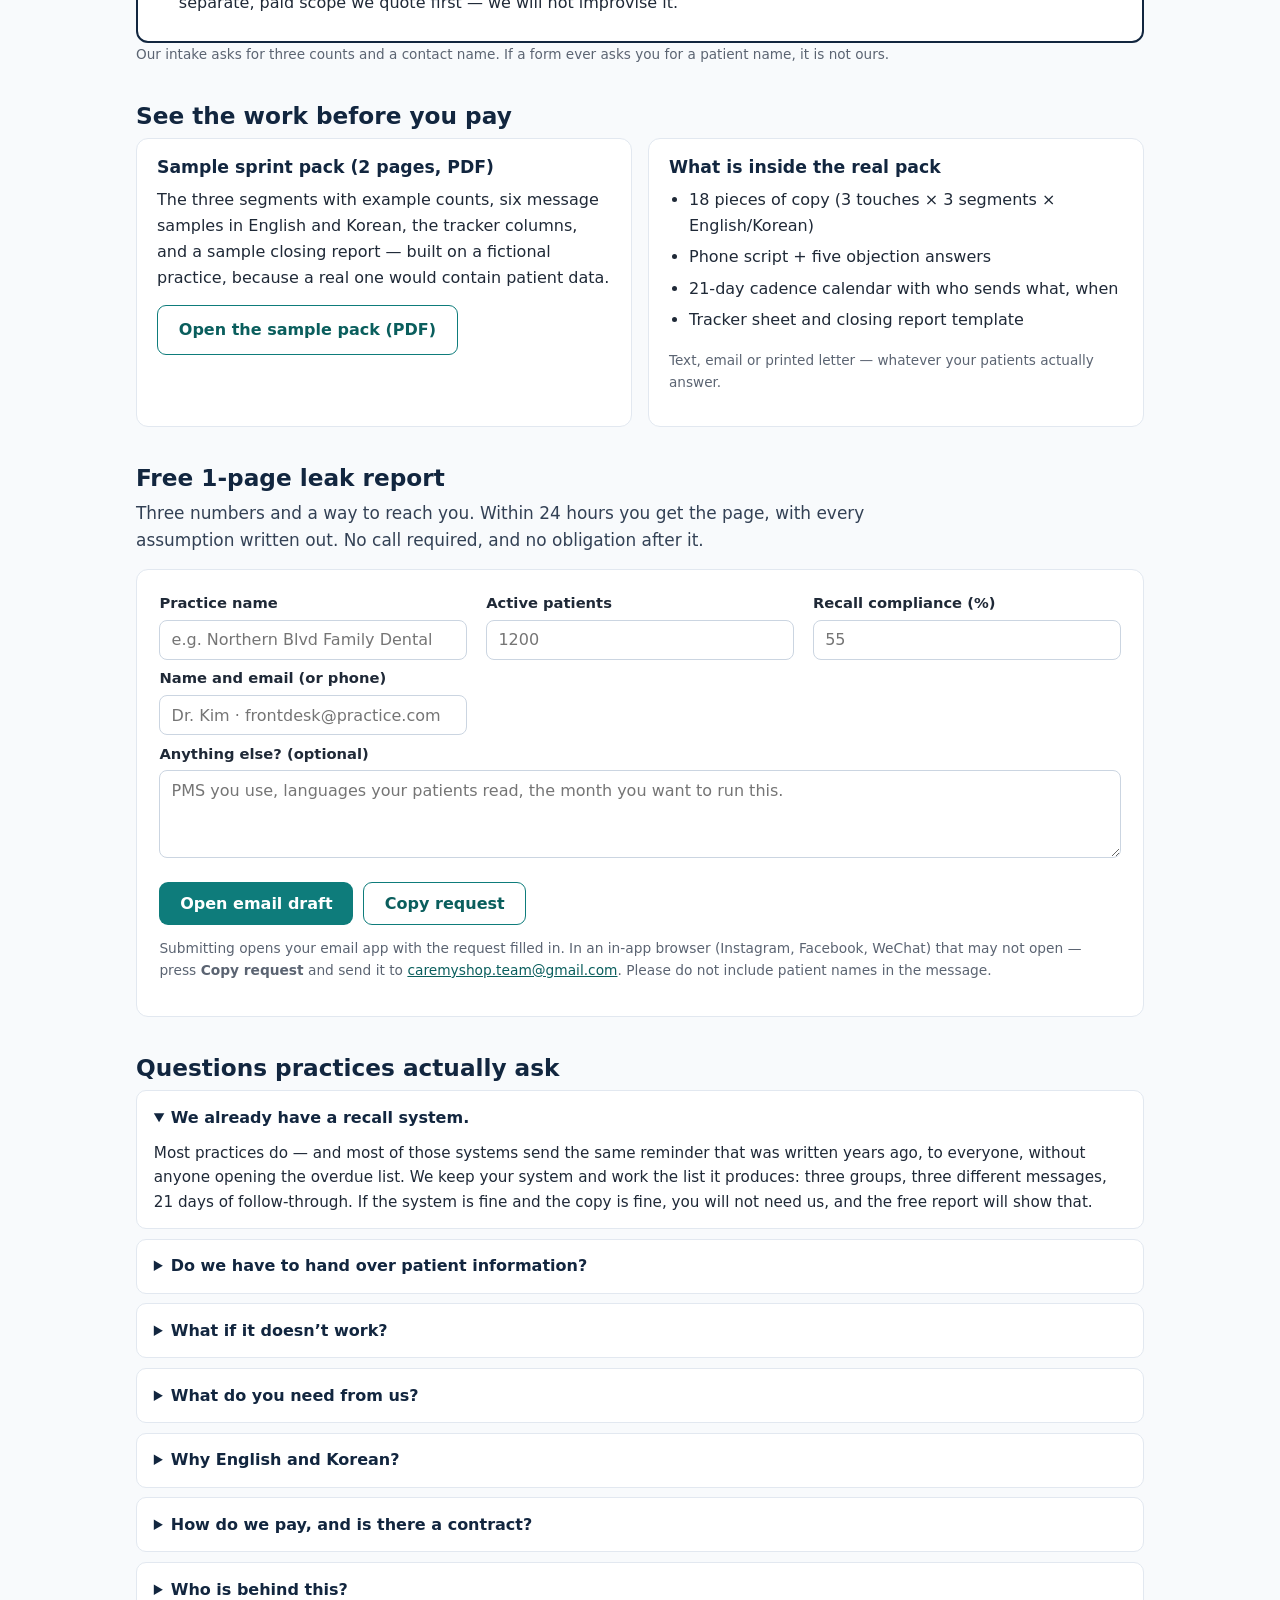
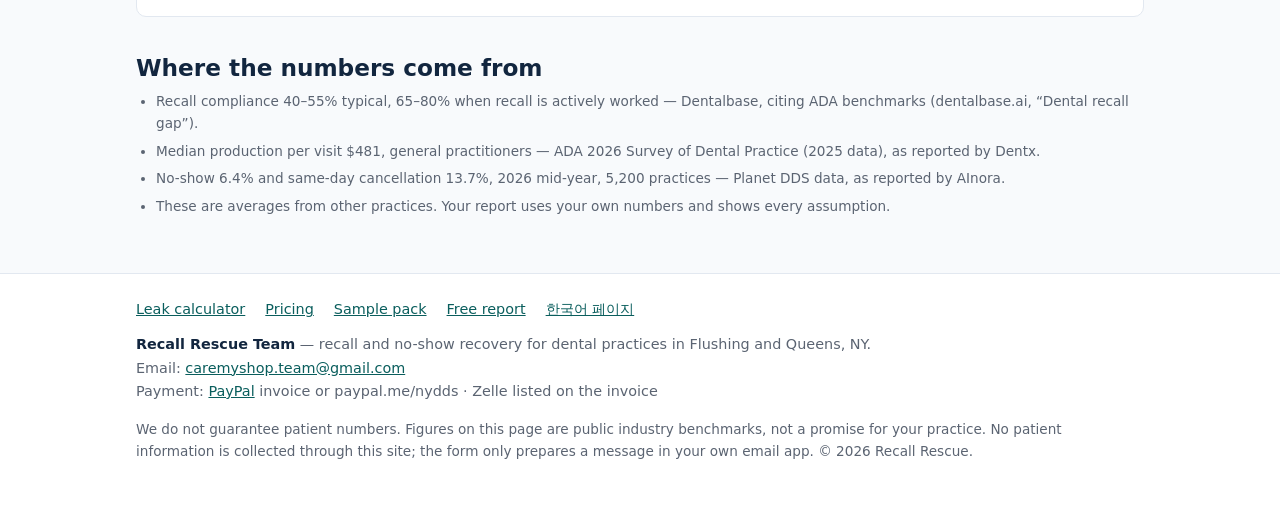
==== commit affb5607: "Brand as Recall Rescue Team and switch payment to PayPal (invoice or paypal.me/nydds, Zelle on invoi" ====
--- a/index.html
+++ b/index.html
@@ -12,7 +12,7 @@
 <meta property="og:type" content="website">
 <meta property="og:url" content="https://nydds.github.io/recall-rescue/">
 <meta name="theme-color" content="#12263f">
-<link rel="stylesheet" href="styles.css?v=20261120b">
+<link rel="stylesheet" href="styles.css?v=20261120c">
 </head>
 <body>
 
@@ -200,7 +200,7 @@
       </div>
 
       <div class="callout note">
-        <b>Payment today:</b> invoice with <b>Zelle or check</b> — no card processing fee, nothing to sign up for. Card payment opens when our Stripe account does. No contract either way; you can stop the monthly care plan with one email.
+        <b>Payment:</b> a <b>PayPal invoice</b>, or <a href="https://paypal.me/nydds">paypal.me/nydds</a> — card or PayPal balance, one click, no account needed to pay by card. If you would rather not use PayPal, <b>Zelle</b> is listed on the invoice, with no fee. No contract either way; you can stop the monthly care plan with one email.
       </div>
     </section>
 
@@ -317,12 +317,12 @@
 
       <details class="faq">
         <summary>How do we pay, and is there a contract?</summary>
-        <p>Invoice with Zelle or check. Card payment when our Stripe account opens. No contract: the sprint is a fixed $249, and the monthly care plan can be stopped with one email.</p>
+        <p>We send a PayPal invoice, and you can pay it by card or PayPal balance, or through <a href="https://paypal.me/nydds">paypal.me/nydds</a>. If you would rather not use PayPal, Zelle is listed on the same invoice, with no fee. No contract: the sprint is a fixed $249, and the monthly care plan can be stopped with one email.</p>
       </details>
 
       <details class="faq">
         <summary>Who is behind this?</summary>
-        <p>A dental operations consultant based in Flushing, Queens, working only on recall and no-show recovery — not websites, not marketing retainers. We are independent: not affiliated with any PMS vendor, and not connected to any practice we might be compared with.</p>
+        <p><b>Recall Rescue Team</b> — a dental operations team based in Flushing, Queens, working only on recall and no-show recovery: not websites, not marketing retainers. We are independent: not affiliated with any PMS vendor, and not connected to any practice we might be compared with.</p>
       </details>
     </section>
 
@@ -348,13 +348,14 @@
       <a href="#request">Free report</a>
       <a href="ko/">한국어 페이지</a>
     </nav>
-    <p><strong>Recall Rescue</strong> — recall and no-show recovery for dental practices in Flushing and Queens, NY.<br>
-    Email: <a href="mailto:caremyshop.team@gmail.com">caremyshop.team@gmail.com</a></p>
+    <p><strong>Recall Rescue Team</strong> — recall and no-show recovery for dental practices in Flushing and Queens, NY.<br>
+    Email: <a href="mailto:caremyshop.team@gmail.com">caremyshop.team@gmail.com</a><br>
+    Payment: <a href="https://paypal.me/nydds">PayPal</a> invoice or paypal.me/nydds · Zelle listed on the invoice</p>
     <p class="fine">We do not guarantee patient numbers. Figures on this page are public industry benchmarks, not a promise for your practice. No patient information is collected through this site; the form only prepares a message in your own email app. © 2026 Recall Rescue.</p>
   </div>
 </footer>
 
-<script src="assets/leak-calc.js?v=20261120b" defer></script>
-<script src="assets/request-form.js?v=20261120b" defer></script>
+<script src="assets/leak-calc.js?v=20261120c" defer></script>
+<script src="assets/request-form.js?v=20261120c" defer></script>
 </body>
 </html>
--- a/styles.css
+++ b/styles.css
@@ -147,7 +147,7 @@
 .form-note { font-size: 0.86rem; color: var(--muted); margin-top: 0.7rem; }
 .submit-card { display: none; margin-top: 1rem; border: 1px solid var(--line); background: #f8fafc; border-radius: var(--radius); padding: 1rem 1.1rem; }
 .submit-card.show { display: block; }
-.submit-card textarea { width: 100%; min-height: 11rem; font-family: ui-monospace, SFMono-Regular, Menlo, monospace; font-size: 0.86rem; padding: 0.7rem; border: 1px solid #cbd5e1; border-radius: 8px; background: #fff; }
+form.request .submit-card textarea { width: 100%; min-height: 11rem; font-family: ui-monospace, SFMono-Regular, Menlo, monospace; font-size: 0.86rem; padding: 0.7rem; border: 1px solid #cbd5e1; border-radius: 8px; background: #fff; }
 .submit-card .status { font-size: 0.9rem; color: var(--teal-dark); font-weight: 600; margin: 0.4rem 0 0; }
 
 /* FAQ */
